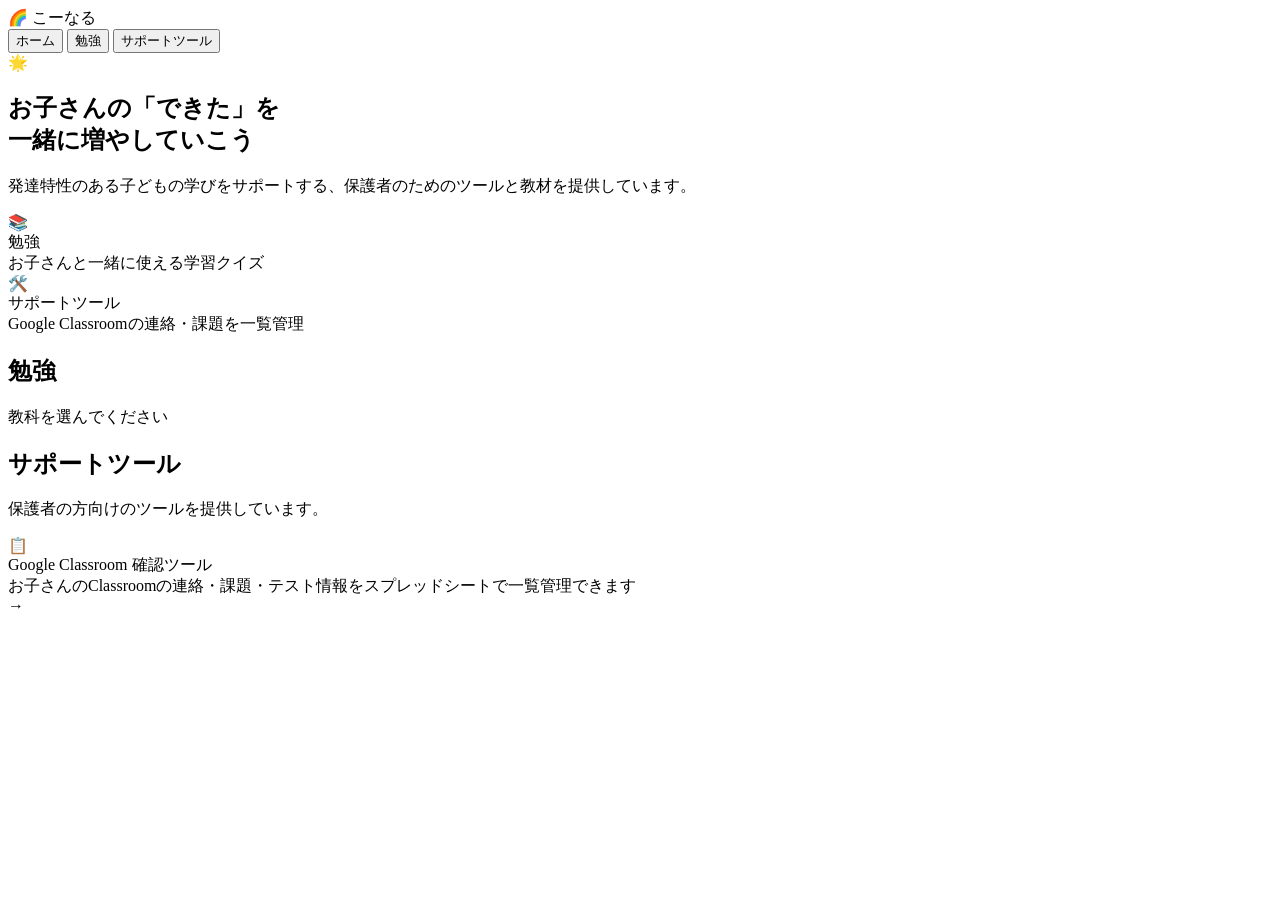
==== index.html @ 935efd28 "Create index.html" ====
<!DOCTYPE html>
<html lang="ja">
<head>
  <meta charset="UTF-8">
  <meta name="viewport" content="width=device-width, initial-scale=1.0">
  <title>こーなる</title>
  <link rel="stylesheet" href="style.css">
</head>
<body>

  <header class="site-header">
    <div class="header-inner">
      <div class="logo">🌈 こーなる</div>
      <nav class="main-nav">
        <button class="nav-btn active" onclick="showSection('home')">ホーム</button>
        <button class="nav-btn" onclick="showSection('tools')">勉強</button>
        <button class="nav-btn" onclick="showSection('support')">サポートツール</button>
      </nav>
    </div>
  </header>

  <!-- ホーム -->
  <section id="sec-home" class="section active">
    <div class="hero">
      <div class="hero-emoji">🌟</div>
      <h1 class="hero-title">お子さんの「できた」を<br>一緒に増やしていこう</h1>
      <p class="hero-sub">発達特性のある子どもの学びをサポートする、保護者のためのツールと教材を提供しています。</p>
    </div>
    <div class="card-grid">
      <div class="home-card" onclick="showSection('tools')">
        <div class="hc-icon">📚</div>
        <div class="hc-title">勉強</div>
        <div class="hc-desc">お子さんと一緒に使える学習クイズ</div>
      </div>
      <div class="home-card" onclick="showSection('support')">
        <div class="hc-icon">🛠️</div>
        <div class="hc-title">サポートツール</div>
        <div class="hc-desc">Google Classroomの連絡・課題を一覧管理</div>
      </div>
    </div>
  </section>

  <!-- 勉強 -->
  <section id="sec-tools" class="section">
    <h2 class="sec-title">勉強</h2>

    <div id="subject-select">
      <p class="sec-lead">教科を選んでください</p>
      <div class="subject-grid" id="subject-grid"></div>
    </div>

    <div id="quiz-view" style="display:none;">
      <button class="back-btn" onclick="backToSubjects()">← 戻る</button>
      <div class="q-progress">
        <div class="q-bar"><div class="q-bar-fill" id="q-bar-fill"></div></div>
        <span class="q-count" id="q-count"></span>
      </div>
      <div class="question-card">
        <div class="q-text" id="q-text"></div>
      </div>
      <div class="choices" id="choices"></div>
      <div class="feedback" id="feedback"></div>
    </div>

    <div id="result-view" style="display:none;">
      <div class="result-box">
        <div class="result-emoji" id="result-emoji"></div>
        <div class="result-msg" id="result-msg"></div>
        <div class="result-score" id="result-score"></div>
        <button class="retry-btn" id="retry-btn">もう一度</button>
        <button class="back-btn2" onclick="backToSubjects()">教科を選び直す</button>
      </div>
    </div>
  </section>

  <!-- サポートツール -->
  <section id="sec-support" class="section">
    <h2 class="sec-title">サポートツール</h2>
    <p class="sec-lead">保護者の方向けのツールを提供しています。</p>
    <div class="tool-card" onclick="location.href='classroom-tool.html'">
      <div class="tc-icon">📋</div>
      <div class="tc-body">
        <div class="tc-title">Google Classroom 確認ツール</div>
        <div class="tc-desc">お子さんのClassroomの連絡・課題・テスト情報をスプレッドシートで一覧管理できます</div>
      </div>
      <div class="tc-arrow">→</div>
    </div>
  </section>

  <script src="app.js"></script>
</body>
</html>
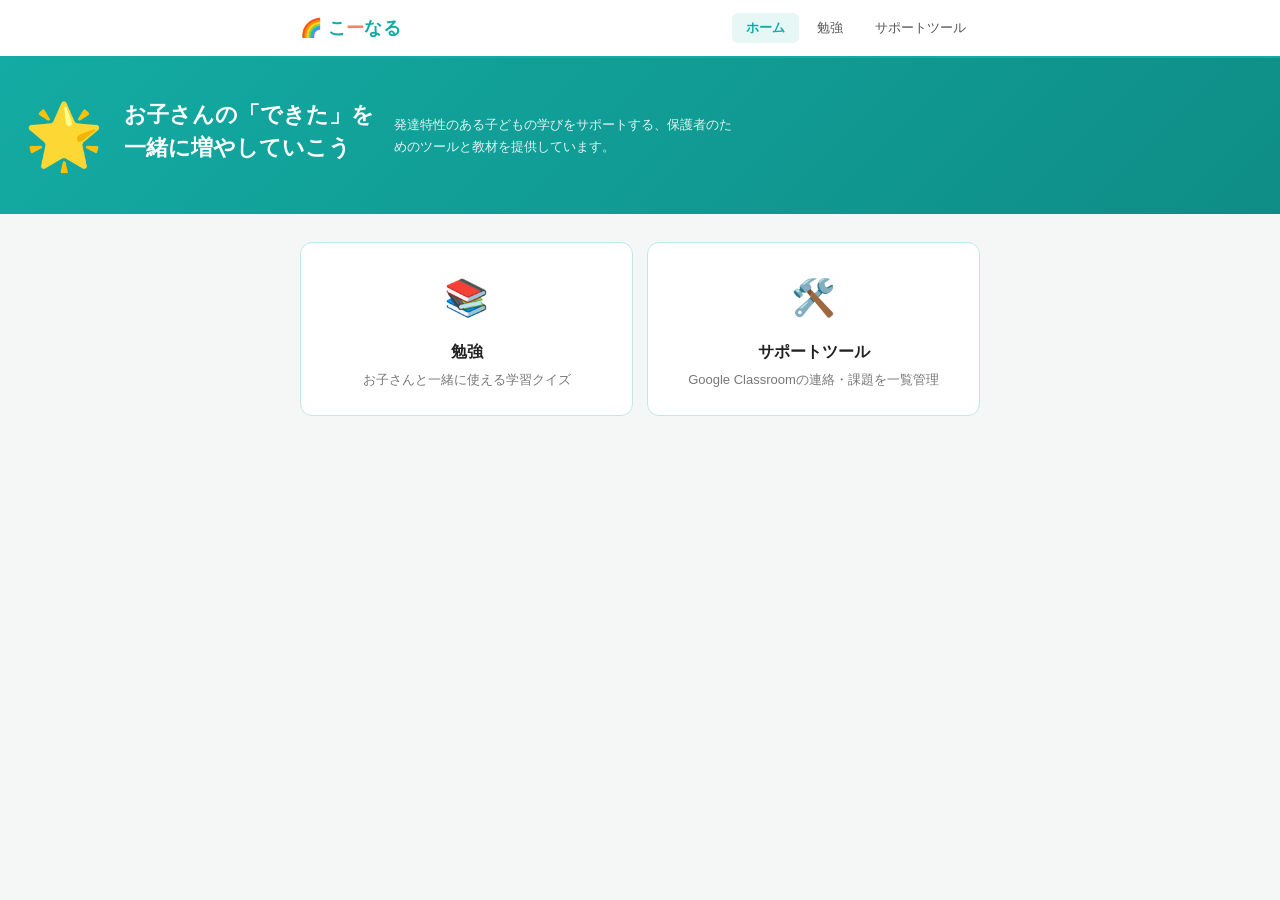
==== commit 5ce8db4f: "Update index.html" ====
--- a/index.html
+++ b/index.html
@@ -10,7 +10,7 @@
 
   <header class="site-header">
     <div class="header-inner">
-      <div class="logo">🌈 こーなる</div>
+      <div class="logo">🌈 こ<span>ー</span>なる</div>
       <nav class="main-nav">
         <button class="nav-btn active" onclick="showSection('home')">ホーム</button>
         <button class="nav-btn" onclick="showSection('tools')">勉強</button>
--- a/style.css
+++ b/style.css
@@ -0,0 +1,264 @@
+/* ── Reset & Base ── */
+* { box-sizing: border-box; margin: 0; padding: 0; }
+body {
+  font-family: "Hiragino Kaku Gothic ProN", "Meiryo", sans-serif;
+  background: #F5F7F6;
+  color: #222;
+  line-height: 1.7;
+}
+
+/* ── Header ── */
+.site-header {
+  background: #fff;
+  border-bottom: 2px solid #13ABA3;
+  position: sticky;
+  top: 0;
+  z-index: 100;
+}
+.header-inner {
+  max-width: 720px;
+  margin: 0 auto;
+  padding: 0 20px;
+  display: flex;
+  align-items: center;
+  height: 56px;
+  gap: 12px;
+}
+.logo {
+  font-size: 18px;
+  font-weight: 700;
+  color: #13ABA3;
+  letter-spacing: 0.02em;
+}
+.logo span { color: #F4845F; }
+.main-nav { display: flex; gap: 4px; margin-left: auto; }
+.nav-btn {
+  padding: 6px 14px;
+  border-radius: 6px;
+  border: none;
+  background: transparent;
+  font-size: 13px;
+  color: #555;
+  cursor: pointer;
+  font-weight: 500;
+  transition: background 0.15s, color 0.15s;
+}
+.nav-btn:hover { background: #E6F7F6; color: #13ABA3; }
+.nav-btn.active { background: #E6F7F6; color: #13ABA3; font-weight: 700; }
+
+/* ── Section ── */
+.section { display: none; }
+.section.active { display: block; }
+
+/* ── Hero ── */
+.hero {
+  background: linear-gradient(135deg, #13ABA3 0%, #0E8D86 100%);
+  padding: 40px 24px;
+  display: flex;
+  align-items: center;
+  gap: 20px;
+  max-width: 100%;
+}
+.hero-emoji { font-size: 64px; flex-shrink: 0; line-height: 1; }
+.hero-title {
+  font-size: 22px;
+  font-weight: 700;
+  color: #fff;
+  line-height: 1.5;
+  margin-bottom: 10px;
+}
+.hero-sub {
+  font-size: 13px;
+  color: rgba(255,255,255,0.88);
+  line-height: 1.7;
+  max-width: 340px;
+}
+
+/* ── Home cards ── */
+.card-grid {
+  max-width: 720px;
+  margin: 0 auto;
+  padding: 28px 20px;
+  display: grid;
+  grid-template-columns: repeat(auto-fit, minmax(200px, 1fr));
+  gap: 14px;
+}
+.home-card {
+  background: #fff;
+  border: 1.5px solid #C0E8E6;
+  border-radius: 12px;
+  padding: 24px 16px;
+  text-align: center;
+  cursor: pointer;
+  transition: border-color 0.15s, box-shadow 0.15s;
+}
+.home-card:hover { border-color: #13ABA3; box-shadow: 0 2px 8px rgba(19,171,163,0.12); }
+.hc-icon { font-size: 36px; margin-bottom: 10px; }
+.hc-title { font-size: 16px; font-weight: 700; color: #222; margin-bottom: 4px; }
+.hc-desc { font-size: 13px; color: #777; }
+
+/* ── Section inner ── */
+.sec-inner {
+  max-width: 720px;
+  margin: 0 auto;
+  padding: 28px 20px;
+}
+.sec-title {
+  font-size: 16px;
+  font-weight: 700;
+  color: #13ABA3;
+  margin-bottom: 6px;
+  display: flex;
+  align-items: center;
+  gap: 10px;
+}
+.sec-title::after { content: ''; flex: 1; height: 1px; background: #C0E8E6; }
+.sec-lead { font-size: 14px; color: #666; margin-bottom: 20px; }
+
+/* ── Subject grid ── */
+.subject-grid {
+  display: grid;
+  grid-template-columns: repeat(auto-fit, minmax(160px, 1fr));
+  gap: 12px;
+}
+.subject-card {
+  background: #fff;
+  border: 1.5px solid #C0E8E6;
+  border-radius: 12px;
+  padding: 20px 12px;
+  text-align: center;
+  cursor: pointer;
+  transition: border-color 0.15s, box-shadow 0.15s;
+}
+.subject-card:hover { border-color: #13ABA3; box-shadow: 0 2px 8px rgba(19,171,163,0.12); }
+.subject-icon { font-size: 32px; margin-bottom: 8px; }
+.subject-name { font-size: 15px; font-weight: 700; color: #222; margin-bottom: 4px; }
+.subject-meta { font-size: 12px; color: #888; }
+
+/* ── Quiz ── */
+.back-btn {
+  background: none;
+  border: none;
+  color: #888;
+  font-size: 13px;
+  cursor: pointer;
+  padding: 0;
+  margin-bottom: 16px;
+  display: block;
+}
+.back-btn:hover { color: #13ABA3; }
+
+.q-progress { display: flex; align-items: center; gap: 12px; margin-bottom: 20px; }
+.q-bar { flex: 1; height: 6px; background: #E0F3F2; border-radius: 3px; overflow: hidden; }
+.q-bar-fill { height: 100%; background: #13ABA3; border-radius: 3px; transition: width 0.3s; }
+.q-count { font-size: 13px; color: #888; min-width: 48px; text-align: right; }
+
+.question-card {
+  background: #fff;
+  border: 1.5px solid #C0E8E6;
+  border-radius: 12px;
+  padding: 24px;
+  margin-bottom: 16px;
+}
+.q-text { font-size: 20px; font-weight: 500; line-height: 1.6; color: #222; }
+
+.choices {
+  display: grid;
+  grid-template-columns: 1fr 1fr;
+  gap: 10px;
+  margin-bottom: 16px;
+}
+.choice-btn {
+  padding: 16px 12px;
+  border-radius: 10px;
+  border: 1.5px solid #ddd;
+  background: #fff;
+  font-size: 16px;
+  cursor: pointer;
+  transition: border-color 0.15s, background 0.15s;
+  color: #222;
+  font-family: inherit;
+}
+.choice-btn:hover { border-color: #13ABA3; background: #E6F7F6; }
+.choice-btn.correct { background: #E6F5EC; border-color: #2E9B5A; color: #1A6636; }
+.choice-btn.wrong { background: #FDECEA; border-color: #D9534F; color: #8B1A1A; }
+
+.feedback {
+  padding: 12px 16px;
+  border-radius: 8px;
+  font-size: 15px;
+  font-weight: 500;
+  display: none;
+  margin-bottom: 8px;
+}
+.feedback.correct { background: #E6F5EC; color: #1A6636; display: block; }
+.feedback.wrong { background: #FDECEA; color: #8B1A1A; display: block; }
+
+/* ── Result ── */
+.result-box {
+  background: #fff;
+  border: 1.5px solid #C0E8E6;
+  border-radius: 16px;
+  padding: 36px 24px;
+  text-align: center;
+}
+.result-emoji { font-size: 56px; margin-bottom: 12px; }
+.result-msg { font-size: 20px; font-weight: 700; color: #222; margin-bottom: 6px; }
+.result-score { font-size: 14px; color: #777; margin-bottom: 24px; }
+.retry-btn {
+  display: block;
+  width: 100%;
+  padding: 14px;
+  background: #13ABA3;
+  color: #fff;
+  border: none;
+  border-radius: 10px;
+  font-size: 16px;
+  font-weight: 700;
+  cursor: pointer;
+  margin-bottom: 10px;
+  font-family: inherit;
+  transition: background 0.15s;
+}
+.retry-btn:hover { background: #0E8D86; }
+.back-btn2 {
+  display: block;
+  width: 100%;
+  padding: 12px;
+  background: transparent;
+  color: #888;
+  border: 1.5px solid #ddd;
+  border-radius: 10px;
+  font-size: 14px;
+  cursor: pointer;
+  font-family: inherit;
+}
+.back-btn2:hover { border-color: #13ABA3; color: #13ABA3; }
+
+/* ── Support tool card ── */
+.tool-card {
+  background: #fff;
+  border: 1.5px solid #C0E8E6;
+  border-radius: 12px;
+  padding: 18px 20px;
+  display: flex;
+  align-items: center;
+  gap: 16px;
+  cursor: pointer;
+  transition: border-color 0.15s, box-shadow 0.15s;
+}
+.tool-card:hover { border-color: #13ABA3; box-shadow: 0 2px 8px rgba(19,171,163,0.12); }
+.tc-icon { font-size: 32px; flex-shrink: 0; }
+.tc-title { font-size: 15px; font-weight: 700; color: #222; margin-bottom: 4px; }
+.tc-desc { font-size: 13px; color: #777; line-height: 1.5; }
+.tc-arrow { margin-left: auto; color: #13ABA3; font-size: 20px; font-weight: 700; flex-shrink: 0; }
+
+/* ── Responsive ── */
+@media (max-width: 480px) {
+  .hero { flex-direction: column; text-align: center; padding: 32px 20px; }
+  .hero-sub { max-width: 100%; }
+  .hero-emoji { font-size: 48px; }
+  .hero-title { font-size: 19px; }
+  .nav-btn { padding: 6px 10px; font-size: 12px; }
+  .choices { grid-template-columns: 1fr; }
+}
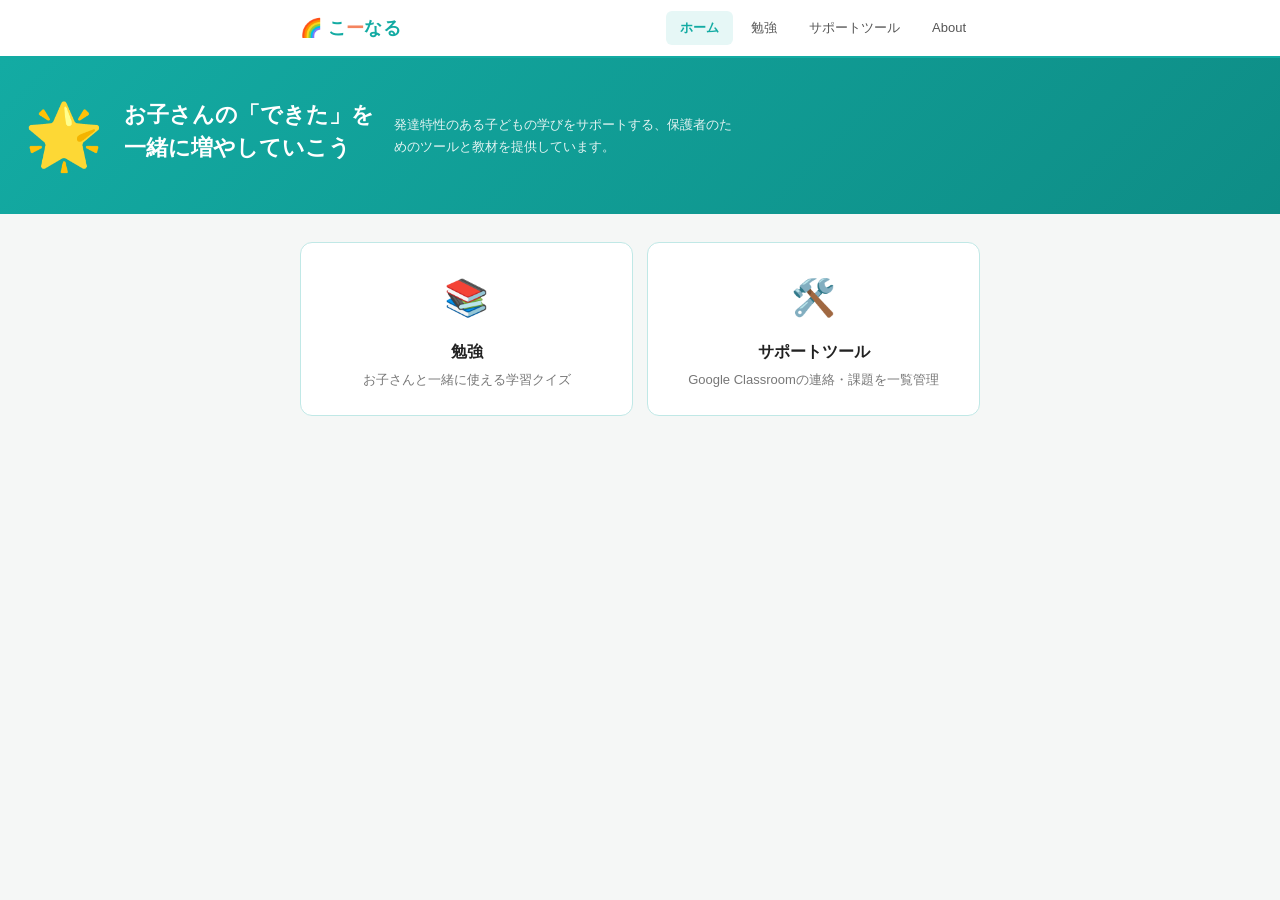
==== commit b10f6291: "Update index.html" ====
--- a/index.html
+++ b/index.html
@@ -15,6 +15,7 @@
         <button class="nav-btn active" onclick="showSection('home')">ホーム</button>
         <button class="nav-btn" onclick="showSection('tools')">勉強</button>
         <button class="nav-btn" onclick="showSection('support')">サポートツール</button>
+        <a class="nav-btn" href="about.html">About</a>
       </nav>
     </div>
   </header>
--- a/style.css
+++ b/style.css
@@ -42,6 +42,8 @@
   cursor: pointer;
   font-weight: 500;
   transition: background 0.15s, color 0.15s;
+  text-decoration: none;
+  display: inline-block;
 }
 .nav-btn:hover { background: #E6F7F6; color: #13ABA3; }
 .nav-btn.active { background: #E6F7F6; color: #13ABA3; font-weight: 700; }
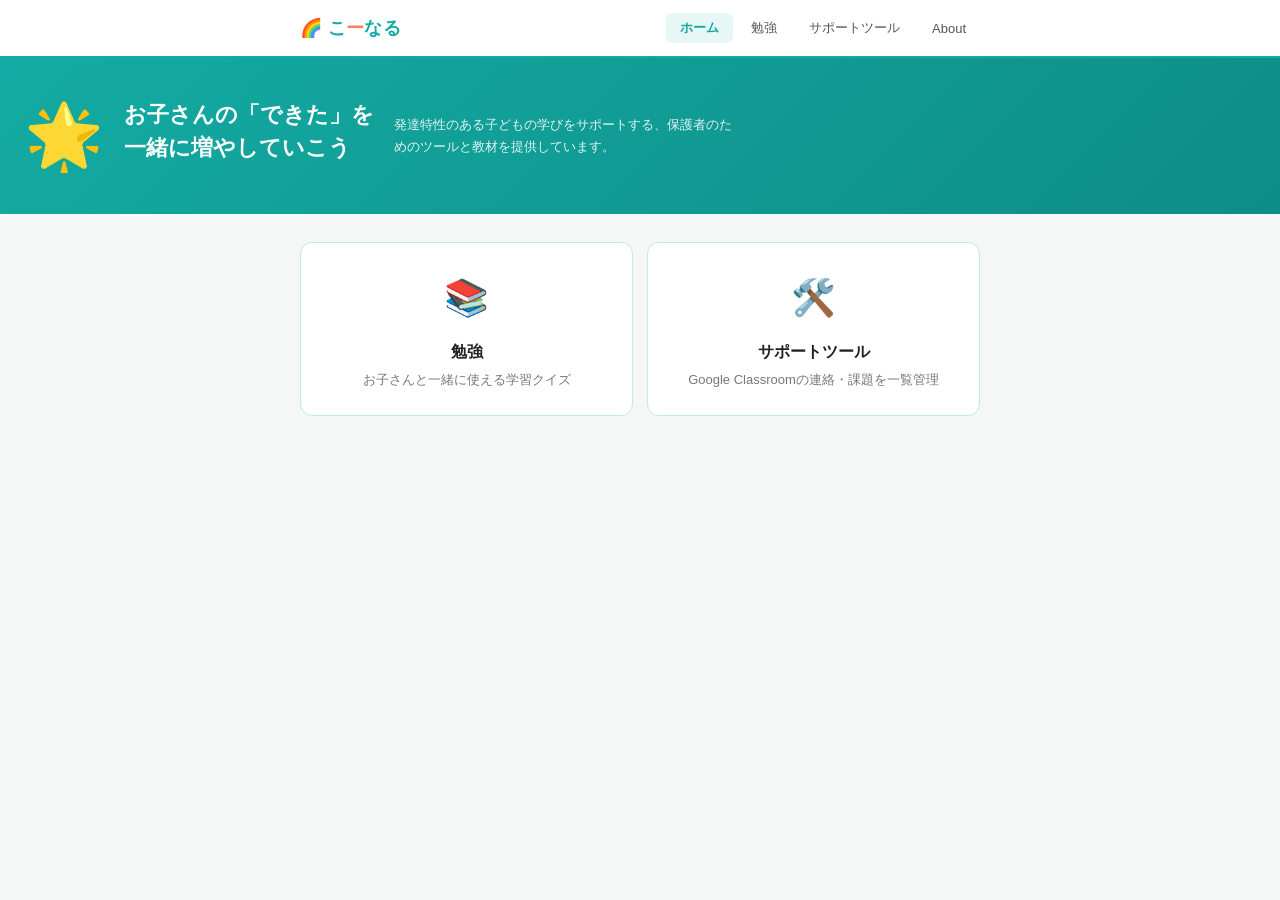
==== commit 9ffd6ba5: "Update index.html" ====
--- a/index.html
+++ b/index.html
@@ -15,7 +15,7 @@
         <button class="nav-btn active" onclick="showSection('home')">ホーム</button>
         <button class="nav-btn" onclick="showSection('tools')">勉強</button>
         <button class="nav-btn" onclick="showSection('support')">サポートツール</button>
-        <a class="nav-btn" href="about.html">About</a>
+        <button class="nav-btn" onclick="location.href='about.html'">About</button>
       </nav>
     </div>
   </header>
